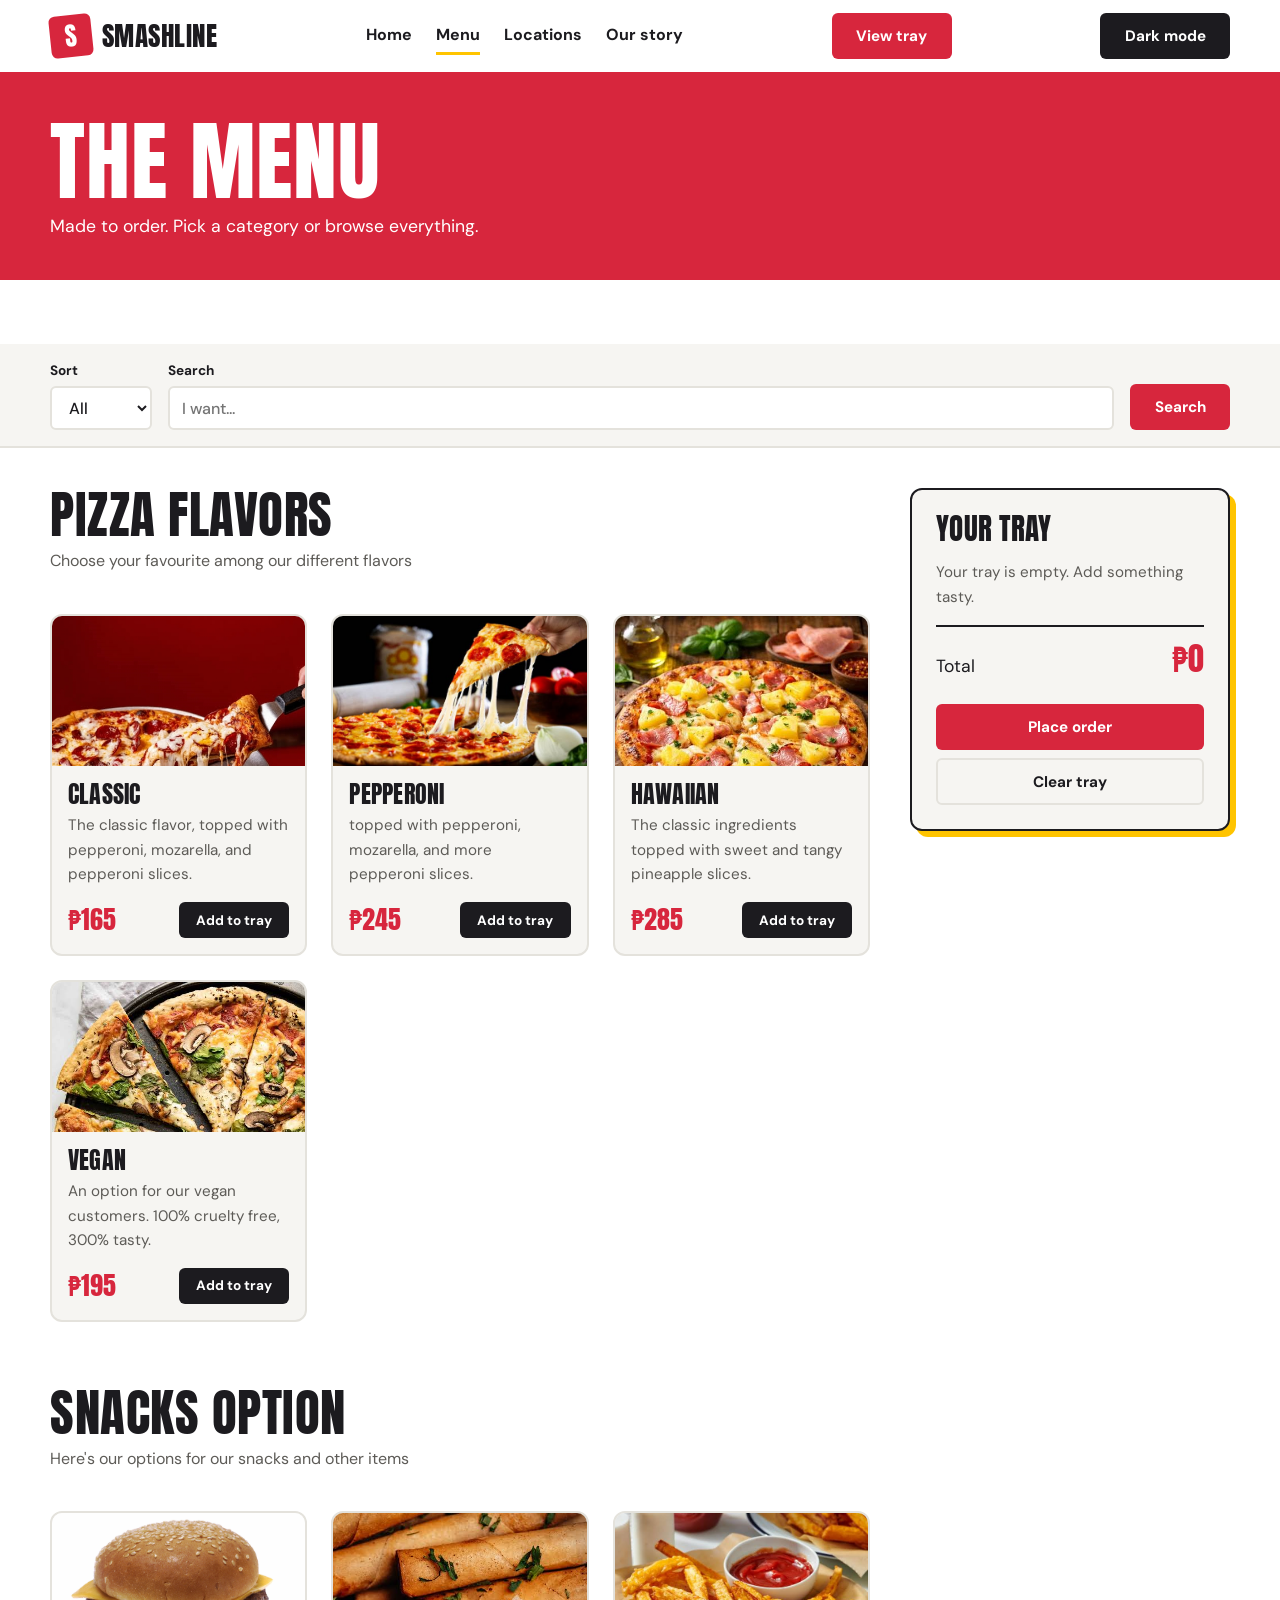
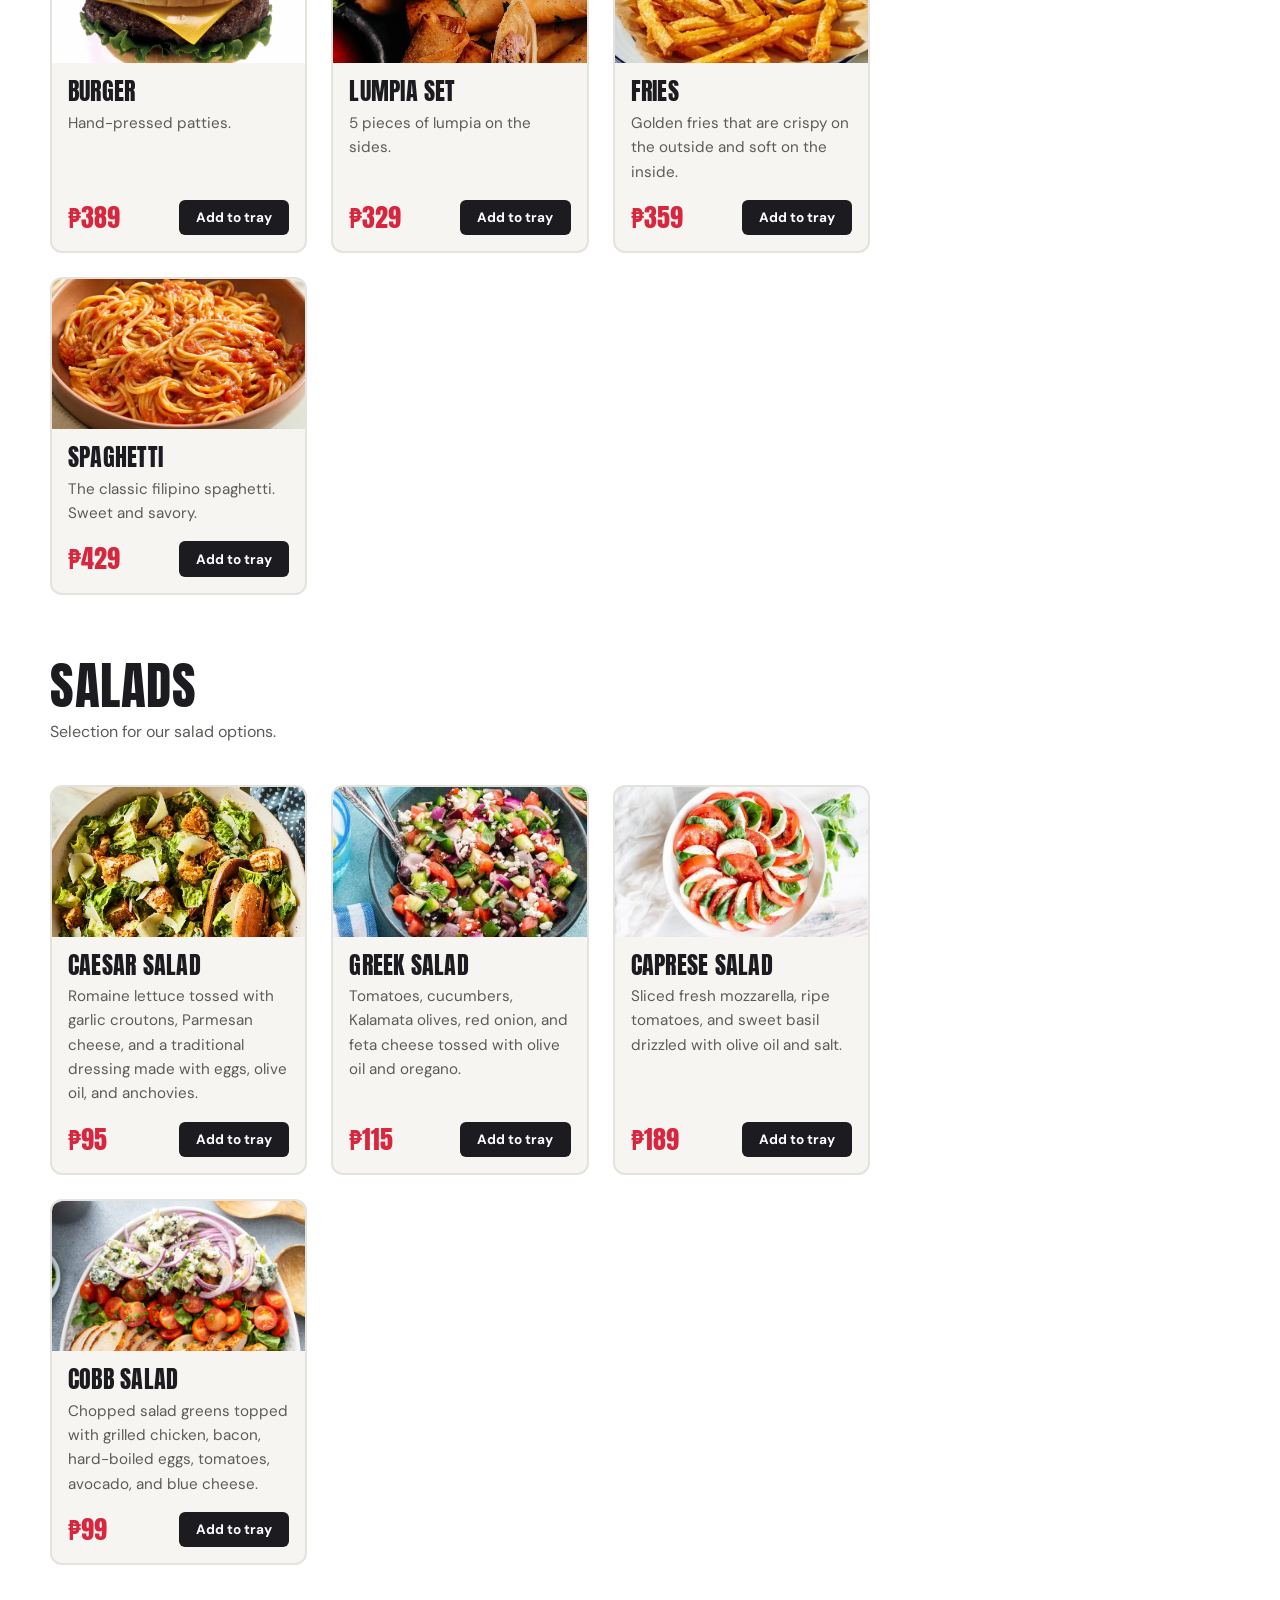
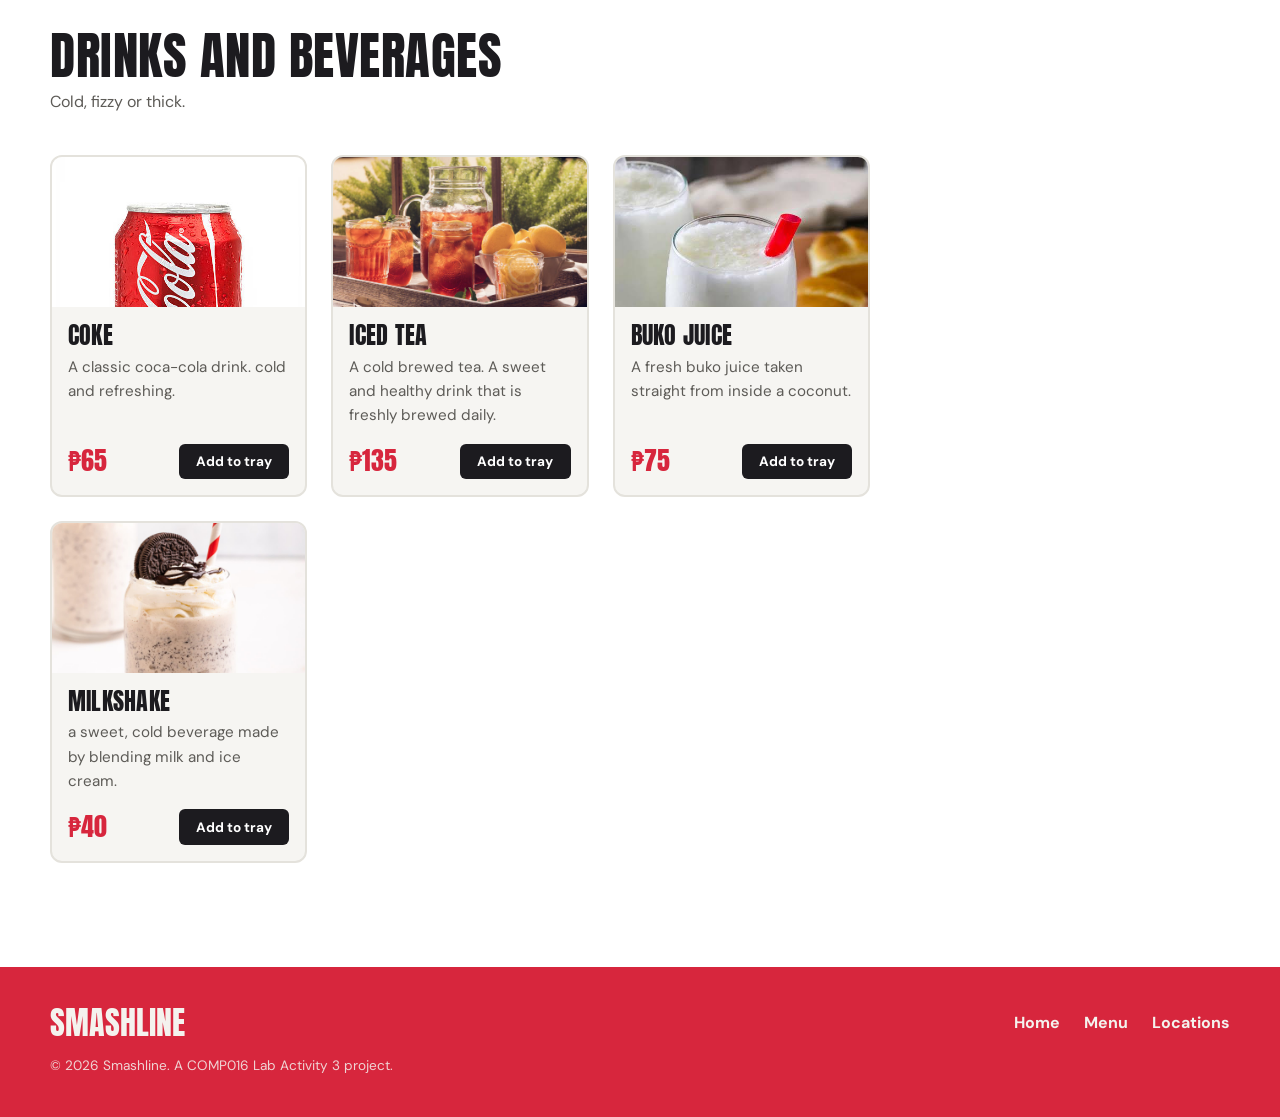
==== menu.html @ e3f781cf "Add files via upload" ====
<!DOCTYPE html>
<html lang="en">
<head>
  <meta charset="UTF-8">
  <meta name="viewport" content="width=device-width, initial-scale=1.0">
  <title>Menu | Smashline</title>
  <meta name="description" content="Browse the Smashline menu: smashed burgers, hand-stretched pizza, sides and drinks.">
  <link rel="preconnect" href="https://fonts.googleapis.com">
  <link rel="preconnect" href="https://fonts.gstatic.com" crossorigin>
  <link href="https://fonts.googleapis.com/css2?family=Anton&family=DM+Sans:wght@400;500;700&display=swap" rel="stylesheet">
  <link rel="stylesheet" href="style.css">
</head>
<body id="pageBody">

  <header class="site-header" id="siteHeader">
    <div class="container header-inner">
      <a href="index.html" class="brand" id="brandLogo" aria-label="Smashline home">
        <span class="brand-mark">S</span>
        <span class="brand-name">Smashline</span>
      </a>
      <nav class="main-nav" id="mainNav" aria-label="Main navigation">
        <a href="index.html" class="nav-link">Home</a>
        <a href="menu.html" class="nav-link active" aria-current="page">Menu</a>
        <a href="index.html#locations" class="nav-link">Locations</a>
        <a href="index.html#story" class="nav-link">Our story</a>
      </nav>
      <a href="#orderPanel" class="btn btn-primary header-cta" id="headerOrderBtn">View tray</a>
      <button type="button" class="btn btn-dark" id="themeToggleBtn">Dark mode</button>
    </div>
  </header>

  <main id="mainContent">

    <section class="page-banner" id="menuBanner">
      <div class="container">
        <h1 class="page-title" id="headline">The menu</h1>
        <p class="page-sub">Made to order. Pick a category or browse everything.</p>
      </div>
    </section>


    
    <section class="section" id="stats">
    <section class="menu-controls" id="menuControls" aria-label="Menu filters">
      <div class="container controls-inner">
        <div class="field">
          <label for="categorySelect" class="field-label">Sort</label>
          <select id="categorySelect" class="select" name="category">
            <option value="all">All</option>
            <option value="pizza">Pizzas</option>
            <option value="snacks">Snacks</option>
            <option value="salads">Salads</option>
            <option value="drinks">Drinks</option>
          </select>
        </div>
        <div class="field field-grow">
          <label for="searchInput" class="field-label">Search</label>
          <input type="search" id="searchInput" class="input" placeholder="I want...">
        </div>
        <button type="button" class="btn btn-search" id="themeSearchBtn">Search</button>
      </div>
    </section>

    <div class="container menu-layout">

      <div class="menu-list" id="menuList">

      <section class="menu-section" id="pizza" data-category="pizza">
        <div class="section-head">
          <h2 class="section-title">Pizza Flavors</h2>
          <p class="section-sub">Choose your favourite among our different flavors</p>
        </div>
        <div class="card-grid">
          <article class="menu-item" id="classic" data-category="pizza" data-price="165">
            <div class="food-media bg-yellow">
              <img src="images/pizza/classic-mat.jpg" alt="The Classic">
            </div>
            <div class="food-body">
              <h3 class="food-name">Classic</h3>
              <p class="food-desc">The classic flavor, topped with pepperoni, mozarella, and pepperoni slices.</p>
              <div class="food-foot">
                <span class="food-price">₱165</span>
                <button type="button" class="btn btn-small add-btn" data-item="classic" data-price="165">Add to tray</button>
              </div>
          </article>
          <article class="menu-item" id="pepperoni" data-category="pizza" data-price="245">
             <div class="food-media bg-yellow">
              <img src="images/pizza/hero-pizza.jpg" alt="Pepperoni pizza with a slice being lifted">
            </div>
            <div class="food-body">
              <h3 class="food-name">Pepperoni</h3>
              <p class="food-desc">topped with pepperoni, mozarella, and more pepperoni slices.</p>
              <div class="food-foot">
                <span class="food-price">₱245</span>
                <button type="button" class="btn btn-small add-btn" data-item="pepperoni" data-price="245">Add to tray</button>
              </div>
          </article>
          <article class="menu-item" id="hawaiian" data-category="pizza" data-price="285">
            <div class="food-media bg-yellow">
              <img src="images/pizza/hawaii.jpg" alt="Hawaiian pizza with pineapple and ham">
            </div>
            <div class="food-body">
              <h3 class="food-name">Hawaiian</h3>
              <p class="food-desc">The classic ingredients topped with sweet and tangy pineapple slices.</p>
              <div class="food-foot">
                <span class="food-price">₱285</span>
                <button type="button" class="btn btn-small add-btn" data-item="hawaiian" data-price="285">Add to tray</button>
              </div>
          </article>
          <article class="menu-item" id="vegan" data-category="pizza" data-price="195">
            <div class="food-media bg-yellow">
              <img src="images/pizza/vegan.jpg" alt="Vegan pizza with vegetables and vegan cheese">
            </div>
            <div class="food-body">
              <h3 class="food-name">Vegan</h3>
              <p class="food-desc">An option for our vegan customers. 100% cruelty free, 300% tasty.</p>
              <div class="food-foot">
                <span class="food-price">₱195</span>
                <button type="button" class="btn btn-small add-btn" data-item="vegan" data-price="195">Add to tray</button>
              </div>
          </article>
        </div>
      </section>

      <section class="menu-section" id="snacks" data-category="snacks">
        <div class="section-head">
          <h2 class="section-title">Snacks Option</h2>
          <p class="section-sub">Here's our options for our snacks and other items</p>
        </div>
        <div class="card-grid">
          <article class="menu-item" id="Snacks" data-category="snacks" data-price="389">
            <div class="food-media bg-yellow">
              <img src="images/snacks/Cheeseburger.jpg" alt="Cheeseburger">
            </div>
            <div class="food-body">
              <h3 class="food-name">Burger</h3>
              <p class="food-desc">Hand-pressed patties.</p>
              <div class="food-foot">
                <span class="food-price">₱389</span>
                <button type="button" class="btn btn-small add-btn" data-item="burger" data-price="389">Add to tray</button>
              </div>
            </div>
          </article>
          <article class="menu-item" id="lumpia" data-category="snacks" data-price="329">
            <div class="food-media bg-yellow">
              <img src="images/snacks/lumpia.jpg" alt="Lumpia set">
            </div>
            <div class="food-body">
              <h3 class="food-name">Lumpia set</h3>
              <p class="food-desc">5 pieces of lumpia on the sides.</p>
              <div class="food-foot">
                <span class="food-price">₱329</span>
                <button type="button" class="btn btn-small add-btn" data-item="lumpia" data-price="329">Add to tray</button>
              </div>
          </article>
          <article class="menu-item" id="fries" data-category="fries" data-price="359">
            <div class="food-media bg-yellow">
              <img src="images/snacks/fries.jpg" alt="Fries">
            </div>
            <div class="food-body">
              <h3 class="food-name">Fries</h3>
              <p class="food-desc">Golden fries that are crispy on the outside and soft on the inside.</p>
              <div class="food-foot">
                <span class="food-price">₱359</span>
                <button type="button" class="btn btn-small add-btn" data-item="fries" data-price="359">Add to tray</button>
              </div>
          </article>
          <article class="menu-item" id="spaghetti" data-category="snacks" data-price="429">
            <div class="food-media bg-yellow">
              <img src="images/snacks/spaghetti.jpg" alt="Spaghetti">
            </div>
            <div class="food-body">
              <h3 class="food-name">Spaghetti</h3>
              <p class="food-desc">The classic filipino spaghetti. Sweet and savory.</p>
              <div class="food-foot">
                <span class="food-price">₱429</span>
                <button type="button" class="btn btn-small add-btn" data-item="spaghetti" data-price="429">Add to tray</button>
              </div>
          </article>
        </div>
      </section>

      <section class="menu-section" id="salad" data-category="salad">
        <div class="section-head">
          <h2 class="section-title">Salads</h2>
          <p class="section-sub"> Selection for our salad options.</p>
        </div>
        <div class="card-grid">
          <article class="menu-item" id="caesar" data-category="salad" data-price="95">
            <div class="food-media bg-green">
              <img src="images/salads/caesar-salad.jpg" alt="Caesar Salad">
            </div>
            <div class="food-body">
              <h3 class="food-name">Caesar Salad</h3>
              <p class="food-desc"> Romaine lettuce tossed with garlic croutons, Parmesan cheese, and a traditional dressing made with eggs, olive oil, and anchovies.</p>
              <div class="food-foot">
                <span class="food-price">₱95</span>
                <button type="button" class="btn btn-small add-btn" data-item="caesar" data-price="95">Add to tray</button>
              </div>
            </div>
          </article>
          <article class="menu-item" id="greek" data-category="salad" data-price="115">
            <div class="food-media bg-green">
              <img src="images/salads/greek.jpg" alt="Greek Salad">
            </div>
            <div class="food-body">
              <h3 class="food-name">Greek Salad</h3>
              <p class="food-desc">Tomatoes, cucumbers, Kalamata olives, red onion, and feta cheese tossed with olive oil and oregano.</p>
              <div class="food-foot">
                <span class="food-price">₱115</span>
                <button type="button" class="btn btn-small add-btn" data-item="greek" data-price="115">Add to tray</button>
              </div>
            </div>
          </article>
          <article class="menu-item" id="caprese" data-category="salad" data-price="189">
            <div class="food-media bg-green">
              <img src="images/salads/caprese.jpg" alt="Caprese Salad">
            </div>
            <div class="food-body">
              <h3 class="food-name">Caprese Salad</h3>
              <p class="food-desc">Sliced fresh mozzarella, ripe tomatoes, and sweet basil drizzled with olive oil and salt.</p>
              <div class="food-foot">
                <span class="food-price">₱189</span>
                <button type="button" class="btn btn-small add-btn" data-item="caprese" data-price="189">Add to tray</button>
              </div>
            </div>
          </article>
          <article class="menu-item" id="cobb" data-category="salad" data-price="99">
            <div class="food-media bg-green">
              <img src="images/salads/cobb.jpg" alt="Cobb Salad">
            </div>
            <div class="food-body">
              <h3 class="food-name">Cobb Salad</h3>
              <p class="food-desc"> Chopped salad greens topped with grilled chicken, bacon, hard-boiled eggs, tomatoes, avocado, and blue cheese.</p>
              <div class="food-foot">
                <span class="food-price">₱99</span>
                <button type="button" class="btn btn-small add-btn" data-item="cobb" data-price="99">Add to tray</button>
              </div>
            </div>
          </article>
        </div>
      </section>

      <section class="menu-section" id="drinks" data-category="drinks">
        <div class="section-head">
          <h2 class="section-title">Drinks and Beverages</h2>
          <p class="section-sub">Cold, fizzy or thick.</p>
        </div>
        <div class="card-grid">
          <article class="menu-item" id="coke" data-category="drinks" data-price="65">
            <div class="food-media bg-green">
              <img src="images/drinks/coke.jpg" alt="Coke">
            </div>
            <div class="food-body">
              <h3 class="food-name">Coke</h3>
              <p class="food-desc">A classic coca-cola drink. cold and refreshing.</p>
              <div class="food-foot">
                <span class="food-price">₱65</span>
                <button type="button" class="btn btn-small add-btn" data-item="coke" data-price="65">Add to tray</button>
              </div>
            </div>
          </article>
          <article class="menu-item" id="icetea" data-category="drinks" data-price="135">
            <div class="food-media bg-green">
              <img src="images/drinks/iced tea.jpg" alt="Iced Tea">
            </div>
            <div class="food-body">
              <h3 class="food-name">Iced Tea</h3>
              <p class="food-desc">A cold brewed tea. A sweet and healthy drink that is freshly brewed daily. </p>
              <div class="food-foot">
                <span class="food-price">₱135</span>
                <button type="button" class="btn btn-small add-btn" data-item="icetea" data-price="135">Add to tray</button>
              </div>
            </div>
          </article>
          <article class="menu-item" id="bukojuice" data-category="drinks" data-price="75">
            <div class="food-media bg-green">
              <img src="images/drinks/buko.jpg" alt="Buko Juice">
            </div>
            <div class="food-body">
              <h3 class="food-name">Buko Juice</h3>
              <p class="food-desc">A fresh buko juice taken straight from inside a coconut.</p>
              <div class="food-foot">
                <span class="food-price">₱75</span>
                <button type="button" class="btn btn-small add-btn" data-item="bukojuice" data-price="75">Add to tray</button>
              </div>
            </div>
          </article>
          <article class="menu-item" id="shake" data-category="drinks" data-price="40">
            <div class="food-media bg-green">
              <img src="images/drinks/milkshake.jpg" alt="Milk Shake">
            </div>
            <div class="food-body">
              <h3 class="food-name">MilkShake</h3>
              <p class="food-desc"> a sweet, cold beverage made by blending milk and ice cream. </p>
              <div class="food-foot">
                <span class="food-price">₱40</span>
                <button type="button" class="btn btn-small add-btn" data-item="milkshake" data-price="40">Add to tray</button>
              </div>
            </div>
          </article>
        </div>
      </section>

        <p class="empty-state" id="emptyMessage" hidden>Nothing matches your search. Clear the search box or pick another category.</p>
      </div>

      <aside class="order-panel" id="orderPanel" aria-label="Your tray">
        <h2 class="order-title">Your tray</h2>
        <ul class="order-list" id="orderList">
          <li class="order-empty" id="orderEmpty">Your tray is empty. Add something tasty.</li>
        </ul>
        <div class="order-total-row">
          <span>Total</span>
          <strong id="orderTotal">₱0</strong>
        </div>
        <button type="button" class="btn btn-primary btn-block" id="checkoutBtn">Place order</button>
        <button type="button" class="btn btn-ghost btn-block" id="clearTrayBtn">Clear tray</button>
      </aside>

    </div>
  </main>

  <footer class="site-footer" id="siteFooter">
    <div class="container footer-inner">
      <p class="footer-brand">Smashline</p>
      <nav class="footer-nav" aria-label="Footer navigation">
        <a href="index.html">Home</a>
        <a href="menu.html">Menu</a>
        <a href="index.html#locations">Locations</a>
      </nav>
      <p class="footer-note">&copy; 2026 Smashline. A COMP016 Lab Activity 3 project.</p>
    </div>
  </footer>

  <script src="script.js"></script>
</body>
</html>
---- style.css ----
/* =========================================================
   SMASHLINE | Burgers & Pizza, Fast
   Brand: ketchup red + mustard yellow on clean white,
   with heavy condensed headlines.
   ========================================================= */

/* ---------- BRAND VARIABLES ---------- */
:root {
  --color-ketchup: #d7263d;
  --color-ketchup-dark: #b01c2f;
  --color-mustard: #ffc400;
  --color-pickle: #2f7a3e;
  --color-sky: #2b6cb0;
  --color-ink: #1c1b1f;
  --color-paper: #ffffff;
  --color-surface: #f6f5f2;
  --color-line: #e4e2dc;
  --color-muted: #5d5b57;

  --font-display: "Anton", "Impact", "Arial Narrow", sans-serif;
  --font-body: "DM Sans", "Segoe UI", Arial, sans-serif;

  --radius-sm: 6px;
  --radius-md: 12px;
  --radius-pill: 999px;

  --space-1: 0.5rem;
  --space-2: 1rem;
  --space-3: 1.5rem;
  --space-4: 2.5rem;
  --space-5: 4rem;

  --page-width: 1180px;
  --header-height: 72px;
}

/* ---------- DARK THEME (toggle by adding .dark to <body> with JS) ---------- */
body.dark {
  --color-ink: #f4f2ee;
  --color-paper: #151417;
  --color-surface: #1f1d22;
  --color-line: #34313a;
  --color-muted: #b4b0aa;
}

/* ---------- RESET & BASE ---------- */
*,
*::before,
*::after {
  box-sizing: border-box;
}

html {
  scroll-behavior: smooth;
  scroll-padding-top: calc(var(--header-height) + 1rem);
}

body {
  margin: 0;
  font-family: var(--font-body);
  font-size: 1rem;
  line-height: 1.6;
  color: var(--color-ink);
  background: var(--color-paper);
  transition: background-color 0.25s ease, color 0.25s ease;
}

img { max-width: 100%; display: block; }
a { color: inherit; }
h1, h2, h3, p, ul { margin-top: 0; }

h1, h2, h3 {
  font-family: var(--font-display);
  font-weight: 400;
  text-transform: uppercase;
  line-height: 1.05;
  letter-spacing: 0.01em;
}

:focus-visible {
  outline: 3px solid var(--color-mustard);
  outline-offset: 2px;
}

.container {
  width: min(100% - 2rem, var(--page-width));
  margin-inline: auto;
}

/* ---------- BUTTONS ---------- */
.btn {
  display: inline-flex;
  align-items: center;
  justify-content: center;
  gap: 0.4rem;
  padding: 0.7rem 1.4rem;
  font: 700 0.95rem var(--font-body);
  text-decoration: none;
  border: 2px solid transparent;
  border-radius: var(--radius-sm);
  cursor: pointer;
  transition: background-color 0.15s ease, color 0.15s ease, transform 0.1s ease;
}
.btn:active { transform: translateY(1px); }

.btn-primary { background: var(--color-ketchup); color: #fff; }
.btn-primary:hover { background: var(--color-ketchup-dark); }

.btn-search { background: var(--color-ketchup); color: #fff; }
.btn-search:hover { background: var(--color-ketchup-dark); }

.btn-light { background: #fff; color: var(--color-ink); }
.btn-light:hover { background: var(--color-mustard); }

.btn-dark { background: var(--color-ink); color: var(--color-paper); }
.btn-dark:hover { background: var(--color-ketchup); color: #fff; }

.btn-ghost { background: transparent; color: var(--color-ink); border-color: var(--color-line); }
.btn-ghost:hover { border-color: var(--color-ink); }

.btn-small { padding: 0.45rem 0.95rem; font-size: 0.85rem; background: var(--color-ink); color: var(--color-paper); }
.btn-small:hover { background: var(--color-ketchup); color: #fff; }

.btn-lg { padding: 0.95rem 1.9rem; font-size: 1.05rem; }
.btn-block { width: 100%; }

/* ---------- HEADER ---------- */
.site-header {
  position: sticky;
  top: 0;
  z-index: 50;
  background: var(--color-paper);
  border-bottom: 3px solid var(--color-ketchup);
}

.header-inner {
  display: flex;
  align-items: center;
  justify-content: space-between;
  gap: var(--space-2);
  min-height: var(--header-height);
}

.brand {
  display: flex;
  align-items: center;
  gap: 0.6rem;
  text-decoration: none;
}

.brand-mark {
  display: grid;
  place-items: center;
  width: 42px;
  height: 42px;
  font: 1.6rem/1 var(--font-display);
  color: #fff;
  background: var(--color-ketchup);
  border-radius: var(--radius-sm);
  transform: rotate(-6deg);
}

.brand-name {
  font: 1.7rem/1 var(--font-display);
  text-transform: uppercase;
  letter-spacing: 0.02em;
}

.main-nav {
  display: flex;
  gap: var(--space-3);
}

.nav-link {
  font-weight: 700;
  text-decoration: none;
  padding: 0.3rem 0;
  border-bottom: 3px solid transparent;
}
.nav-link:hover,
.nav-link.active { border-bottom-color: var(--color-mustard); }

/* ---------- HERO ---------- */
.hero {
  position: relative;
  display: flex;
  align-items: center;
  min-height: min(78vh, 640px);
  color: #fff;
  background:
    linear-gradient(90deg, rgba(20, 8, 8, 0.85) 0%, rgba(20, 8, 8, 0.55) 55%, rgba(20, 8, 8, 0.15) 100%),
    url("images/pizza/hero-pizza.jpg") center / cover no-repeat;
  background-color: var(--color-ketchup-dark);
}

.hero-inner { padding-block: var(--space-5); }
.hero-copy { max-width: 560px; }

.hero-title {
  margin-bottom: var(--space-2);
  font-size: clamp(3.5rem, 11vw, 7.5rem);
  text-shadow: 3px 3px 0 var(--color-ketchup);
}

.hero-text {
  max-width: 44ch;
  margin-bottom: var(--space-3);
  font-size: 1.15rem;
}

.hero-actions {
  display: flex;
  flex-wrap: wrap;
  gap: var(--space-2);
}

/* ---------- PROMO STRIP ---------- */
.promo-strip {
  background: var(--color-mustard);
  color: #1c1b1f;
}

.promo-inner {
  display: flex;
  flex-wrap: wrap;
  align-items: center;
  justify-content: center;
  gap: var(--space-2);
  padding-block: 0.9rem;
}

.promo-text { margin: 0; font-weight: 700; }

.promo-btn {
  padding: 0.4rem 1rem;
  font: 700 0.85rem var(--font-body);
  color: #fff;
  background: #1c1b1f;
  border: 0;
  border-radius: var(--radius-pill);
  cursor: pointer;
}
.promo-btn:hover { background: var(--color-ketchup); }

/* ---------- SECTIONS ---------- */
.section { padding-block: var(--space-5); }

.section-head { margin-bottom: var(--space-4); }

.section-title {
  margin-bottom: 0.4rem;
  font-size: clamp(2rem, 5vw, 3.2rem);
}

.section-sub {
  margin: 0;
  color: var(--color-muted);
}

.section-dark {
  background: #1c1b1f;
  color: #f4f2ee;
}
.section-dark .section-title { color: var(--color-mustard); }

/* ---------- FOOD CARDS (CSS Grid) ---------- */
.card-grid {
  display: grid;
  grid-template-columns: repeat(auto-fill, minmax(240px, 1fr));
  gap: var(--space-3);
}

.food-card,
.menu-item {
  display: flex;
  flex-direction: column;
  overflow: hidden;
  background: var(--color-surface);
  border: 2px solid var(--color-line);
  border-radius: var(--radius-md);
  transition: border-color 0.15s ease, transform 0.15s ease;
}
.food-card:hover,
.menu-item:hover {
  border-color: var(--color-ketchup);
  transform: translateY(-3px);
}

.food-media {
  display: grid;
  place-items: center;
  height: 150px;
  font-size: 4.2rem;
  overflow: hidden;
}
.food-media img {
  width: 100%;
  height: 100%;
  object-fit: cover;
}
.bg-red { background: #fbd9dd; }
.bg-yellow { background: #fff0b8; }
.bg-green { background: #d5ebd9; }
.bg-blue { background: #d3e4f6; }

.food-body {
  display: flex;
  flex: 1;
  flex-direction: column;
  padding: var(--space-2);
}

.food-name {
  margin-bottom: 0.4rem;
  font-size: 1.5rem;
}

.food-desc {
  flex: 1;
  margin-bottom: var(--space-2);
  font-size: 0.95rem;
  color: var(--color-muted);
}

.food-foot {
  display: flex;
  align-items: center;
  justify-content: space-between;
  gap: var(--space-1);
}

.food-price {
  font: 1.6rem/1 var(--font-display);
  color: var(--color-ketchup);
}

/* ---------- STORY (Flexbox split) ---------- */
.split {
  display: flex;
  align-items: center;
  justify-content: space-between;
  gap: var(--space-5);
}
.split-copy { flex: 1 1 420px; max-width: 60ch; }
.split-copy p { color: #d6d3cc; }

.stat-list {
  display: flex;
  flex: 1 1 280px;
  flex-direction: column;
  gap: var(--space-2);
  padding: 0;
  margin: 0;
  list-style: none;
}

.stat-item {
  display: flex;
  flex-direction: column;
  padding: var(--space-2) var(--space-3);
  border-left: 5px solid var(--color-ketchup);
  background: rgba(255, 255, 255, 0.06);
}

.stat-big {
  font: 2.6rem/1.1 var(--font-display);
  color: #fff;
}

/* ---------- LOCATIONS ---------- */
.location-grid {
  display: grid;
  grid-template-columns: repeat(auto-fit, minmax(240px, 1fr));
  gap: var(--space-3);
}

.location-card {
  padding: var(--space-3);
  border: 2px solid var(--color-line);
  border-top: 6px solid var(--color-mustard);
  border-radius: var(--radius-md);
  background: var(--color-surface);
}
.location-name { margin-bottom: 0.5rem; font-size: 1.6rem; }
.location-card p { margin-bottom: 0.3rem; }
.location-hours { font-weight: 700; color: var(--color-pickle); }
body.dark .location-hours { color: #7fd18d; }

/* ---------- FOOTER ---------- */
.site-footer {
  padding-block: var(--space-4);
  color: #f4f2ee;
  background: var(--color-ketchup);
}

.footer-inner {
  display: flex;
  flex-wrap: wrap;
  align-items: center;
  justify-content: space-between;
  gap: var(--space-2);
}

.footer-brand {
  margin: 0;
  font: 2rem/1 var(--font-display);
  text-transform: uppercase;
}

.footer-nav { display: flex; gap: var(--space-3); }
.footer-nav a { font-weight: 700; text-decoration: none; }
.footer-nav a:hover { text-decoration: underline; }
.footer-note { width: 100%; margin: 0; font-size: 0.85rem; opacity: 0.85; }

/* =========================================================
   MENU PAGE
   ========================================================= */
.page-banner {
  padding-block: var(--space-4);
  color: #fff;
  background: var(--color-ketchup);
}
.page-title {
  margin-bottom: 0.3rem;
  font-size: clamp(3rem, 9vw, 5.5rem);
}
.page-sub { margin: 0; font-size: 1.1rem; }

.menu-controls {
  position: sticky;
  top: var(--header-height);
  z-index: 40;
  padding-block: var(--space-2);
  background: var(--color-surface);
  border-bottom: 2px solid var(--color-line);
}

.controls-inner {
  display: flex;
  flex-wrap: wrap;
  align-items: flex-end;
  gap: var(--space-2);
}

.field { display: flex; flex-direction: column; gap: 0.25rem; }
.field-grow { flex: 1 1 220px; }
.field-label { font-size: 0.85rem; font-weight: 700; }

.select,
.input {
  min-height: 44px;
  padding: 0.5rem 0.8rem;
  font: 500 1rem var(--font-body);
  color: var(--color-ink);
  background: var(--color-paper);
  border: 2px solid var(--color-line);
  border-radius: var(--radius-sm);
}
.select:hover,
.input:hover { border-color: var(--color-ink); }

/* Menu layout: list + sticky tray */
.menu-layout {
  display: grid;
  grid-template-columns: minmax(0, 1fr) 320px;
  gap: var(--space-4);
  align-items: start;
  padding-block: var(--space-4);
}

.menu-section { margin-bottom: var(--space-5); }
.menu-section:last-of-type { margin-bottom: 0; }
.menu-section .card-grid { grid-template-columns: repeat(auto-fill, minmax(210px, 1fr)); }

.empty-state {
  padding: var(--space-3);
  text-align: center;
  background: var(--color-surface);
  border: 2px dashed var(--color-line);
  border-radius: var(--radius-md);
}

/* ---------- ORDER TRAY ---------- */
.order-panel {
  position: sticky;
  top: calc(var(--header-height) + 110px);
  padding: var(--space-3);
  background: var(--color-surface);
  border: 2px solid var(--color-ink);
  border-radius: var(--radius-md);
  box-shadow: 6px 6px 0 var(--color-mustard);
}

.order-title { margin-bottom: var(--space-2); font-size: 1.8rem; }

.order-list {
  display: flex;
  flex-direction: column;
  gap: 0.6rem;
  padding: 0;
  margin: 0 0 var(--space-2);
  list-style: none;
}

.order-empty { color: var(--color-muted); font-size: 0.95rem; }

.order-line {
  display: flex;
  justify-content: space-between;
  gap: var(--space-1);
  padding-bottom: 0.6rem;
  border-bottom: 1px solid var(--color-line);
}

.order-total-row {
  display: flex;
  align-items: baseline;
  justify-content: space-between;
  padding-block: var(--space-2);
  margin-bottom: var(--space-1);
  border-top: 2px solid var(--color-ink);
  font-size: 1.1rem;
}
.order-total-row strong { font: 2rem/1 var(--font-display); color: var(--color-ketchup); }
.order-panel .btn + .btn { margin-top: 0.5rem; }

/* ---------- JS HOOK HELPERS (used by script.js later) ---------- */
.is-hidden { display: none !important; }
.is-highlight { outline: 3px solid var(--color-mustard); outline-offset: 2px; }

/* =========================================================
   RESPONSIVE
   ========================================================= */
@media (max-width: 900px) {
  .menu-layout { grid-template-columns: 1fr; }
  .order-panel { position: static; }
  .split { flex-direction: column; align-items: stretch; gap: var(--space-4); }
}

@media (max-width: 700px) {
  :root { --header-height: 112px; }

  .header-inner {
    flex-wrap: wrap;
    justify-content: space-between;
    padding-block: 0.6rem;
  }
  .main-nav {
    order: 3;
    width: 100%;
    justify-content: space-between;
    gap: var(--space-1);
    font-size: 0.95rem;
  }
  .header-cta { padding: 0.5rem 1rem; font-size: 0.85rem; }

  .hero {
    min-height: 70vh;
    background:
      linear-gradient(180deg, rgba(20, 8, 8, 0.7) 0%, rgba(20, 8, 8, 0.85) 100%),
      url("images/pizza/hero-pizza.jpg") center / cover no-repeat;
  }
  .hero-actions .btn { flex: 1 1 100%; }

  .section { padding-block: var(--space-4); }
  .menu-controls { position: static; }
  .controls-inner .btn { width: 100%; }
  .field { flex: 1 1 100%; }
  .footer-inner { flex-direction: column; align-items: flex-start; }
}

@media (prefers-reduced-motion: reduce) {
  html { scroll-behavior: auto; }
  *, *::before, *::after { transition: none !important; }
}
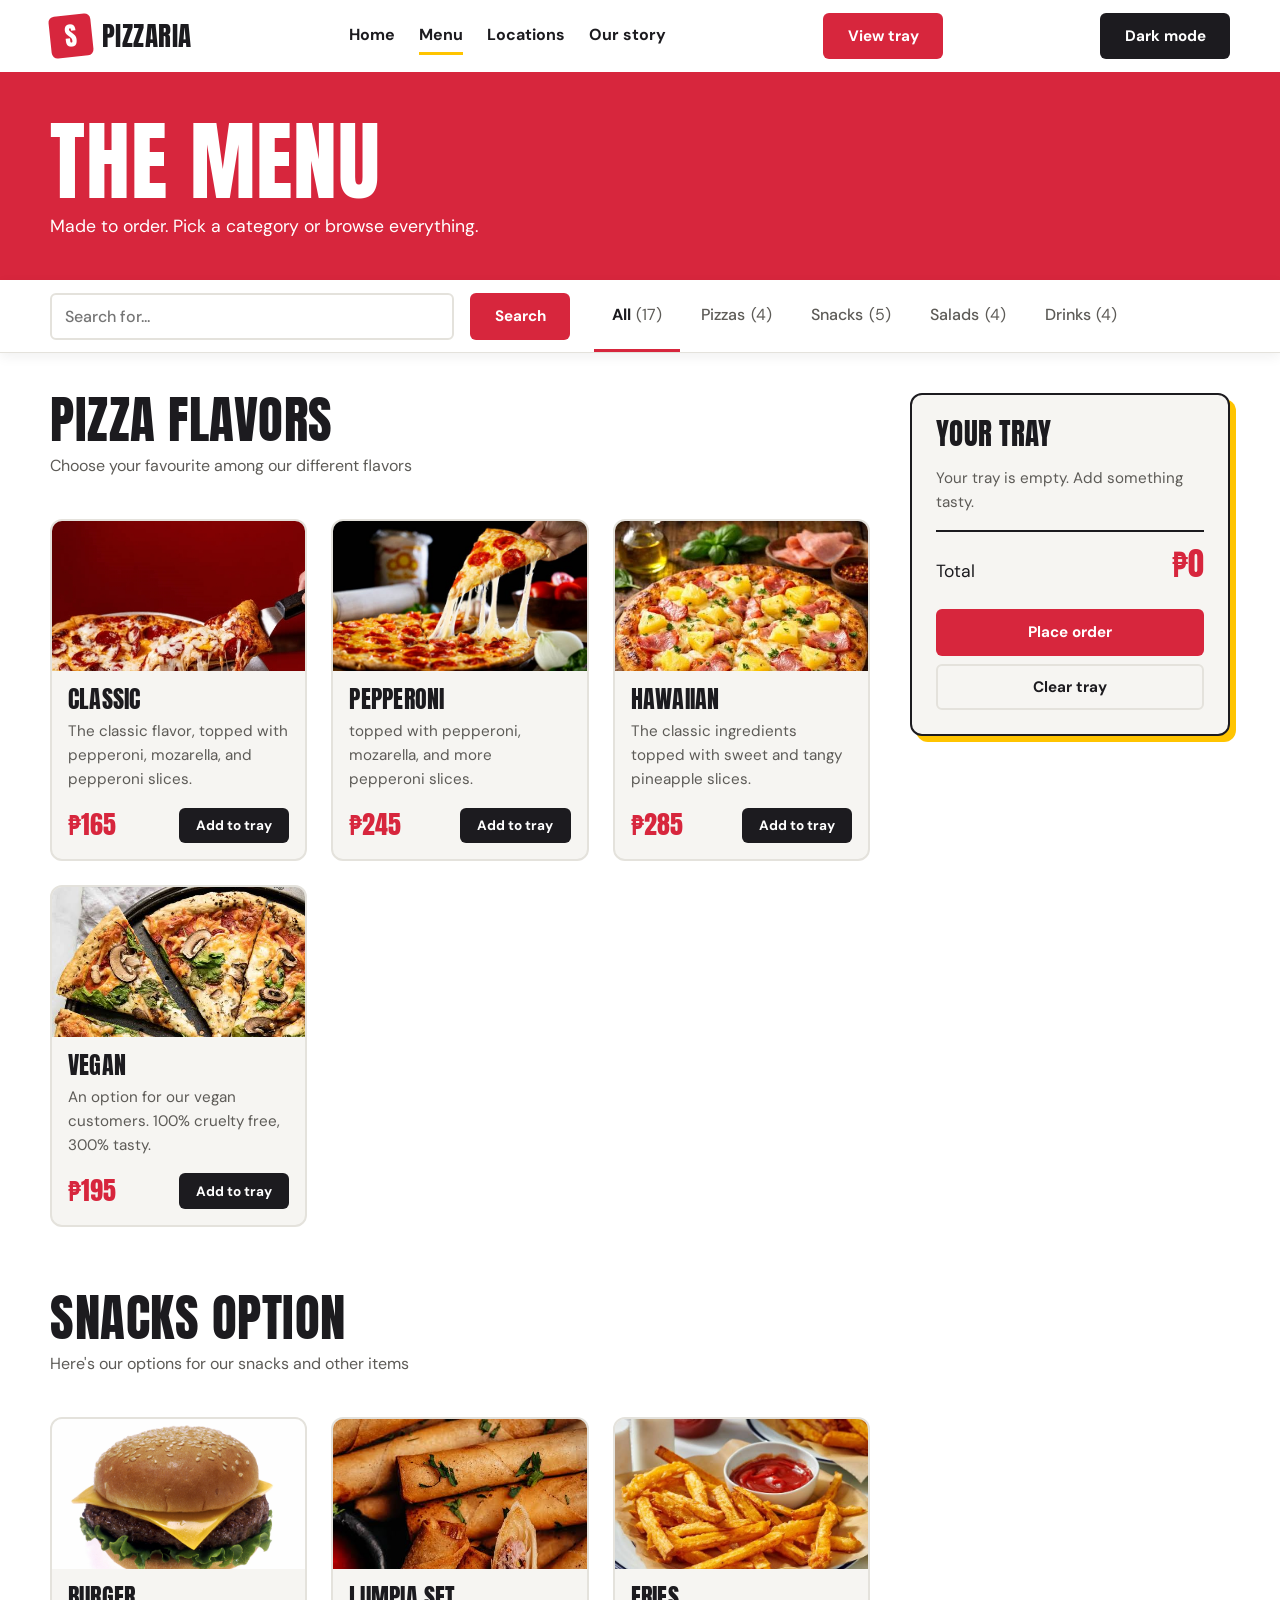
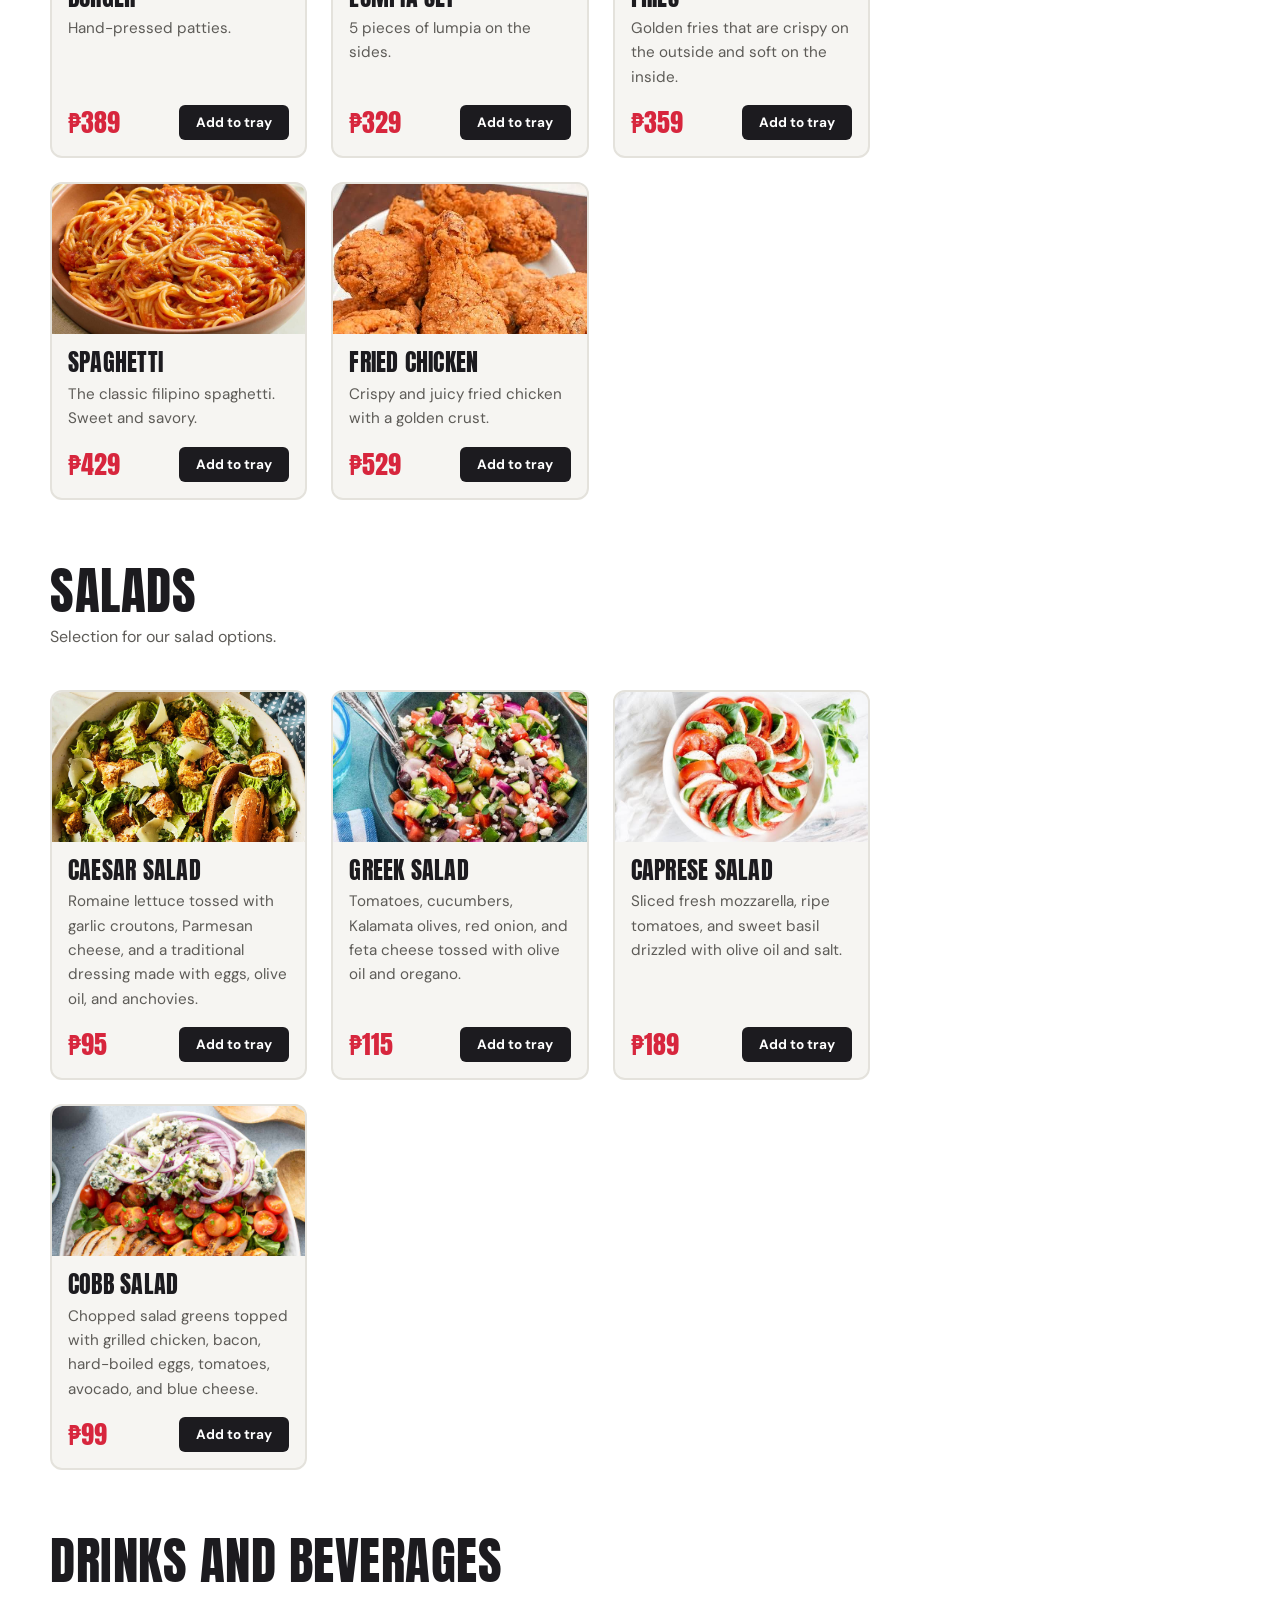
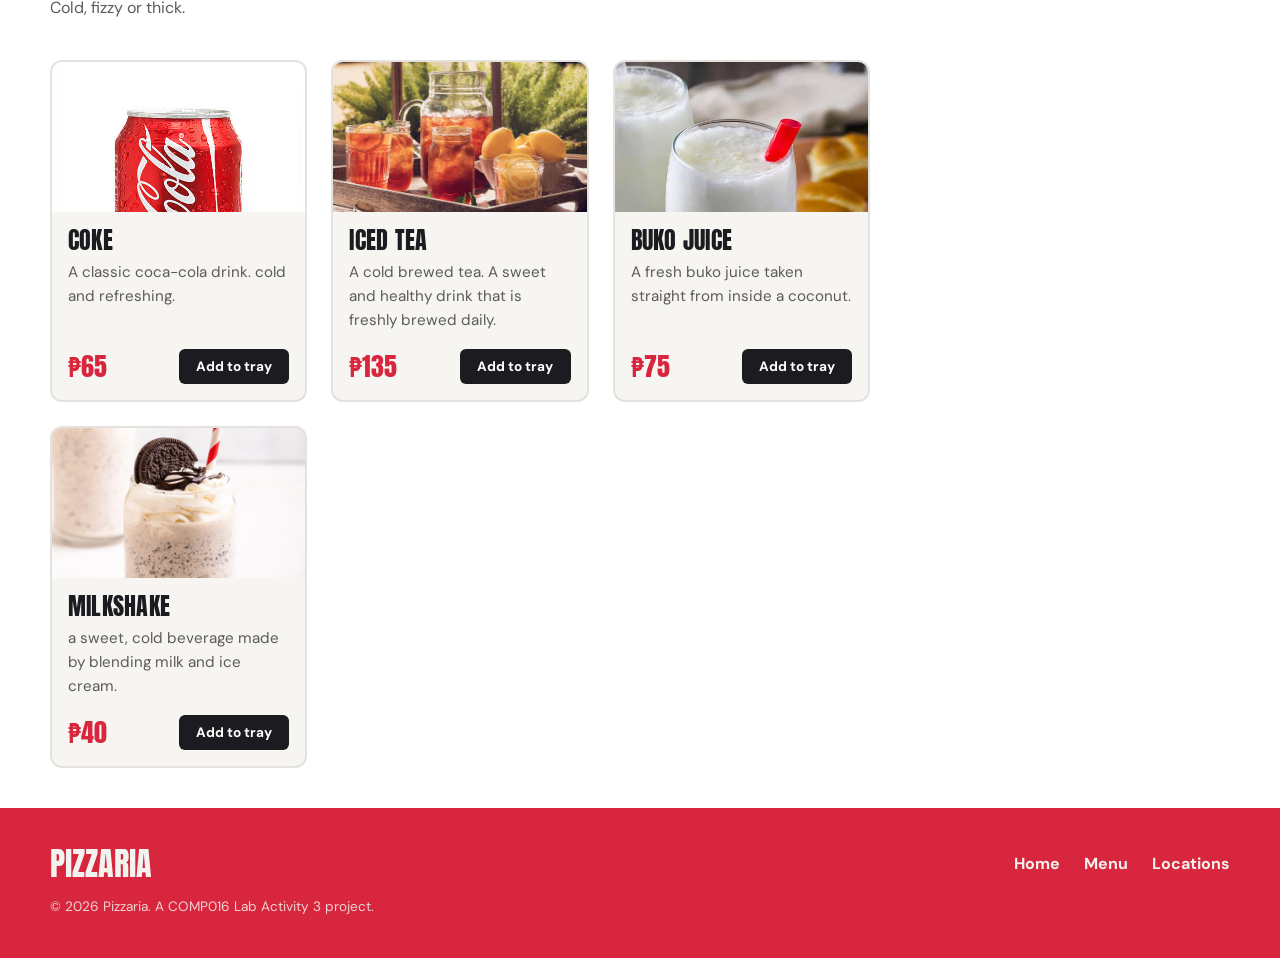
==== commit e0ab80e0: "Finished HTML and CSS foundation" ====
--- a/menu.html
+++ b/menu.html
@@ -3,8 +3,8 @@
 <head>
   <meta charset="UTF-8">
   <meta name="viewport" content="width=device-width, initial-scale=1.0">
-  <title>Menu | Smashline</title>
-  <meta name="description" content="Browse the Smashline menu: smashed burgers, hand-stretched pizza, sides and drinks.">
+  <title>Menu | Pizzaria</title>
+  <meta name="description" content="Browse the Pizzaria menu: smashed burgers, hand-stretched pizza, sides and drinks.">
   <link rel="preconnect" href="https://fonts.googleapis.com">
   <link rel="preconnect" href="https://fonts.gstatic.com" crossorigin>
   <link href="https://fonts.googleapis.com/css2?family=Anton&family=DM+Sans:wght@400;500;700&display=swap" rel="stylesheet">
@@ -14,9 +14,9 @@
 
   <header class="site-header" id="siteHeader">
     <div class="container header-inner">
-      <a href="index.html" class="brand" id="brandLogo" aria-label="Smashline home">
+      <a href="index.html" class="brand" id="brandLogo" aria-label="Pizzaria home">
         <span class="brand-mark">S</span>
-        <span class="brand-name">Smashline</span>
+        <span class="brand-name">Pizzaria</span>
       </a>
       <nav class="main-nav" id="mainNav" aria-label="Main navigation">
         <a href="index.html" class="nav-link">Home</a>
@@ -39,25 +39,19 @@
     </section>
 
 
-    
-    <section class="section" id="stats">
-    <section class="menu-controls" id="menuControls" aria-label="Menu filters">
+    <section class="menu-controls" id="menuControls" aria-label="Menu search and categories">
       <div class="container controls-inner">
-        <div class="field">
-          <label for="categorySelect" class="field-label">Sort</label>
-          <select id="categorySelect" class="select" name="category">
-            <option value="all">All</option>
-            <option value="pizza">Pizzas</option>
-            <option value="snacks">Snacks</option>
-            <option value="salads">Salads</option>
-            <option value="drinks">Drinks</option>
-          </select>
-        </div>
-        <div class="field field-grow">
-          <label for="searchInput" class="field-label">Search</label>
-          <input type="search" id="searchInput" class="input" placeholder="I want...">
-        </div>
-        <button type="button" class="btn btn-search" id="themeSearchBtn">Search</button>
+        <div class="search-group">
+          <input type="search" id="searchInput" class="input search-input" placeholder="Search for..." aria-label="Search the menu">
+          <button type="button" class="btn btn-search" id="themeSearchBtn">Search</button>
+        </div>
+        <nav class="category-tabs" id="categoryTabs" aria-label="Menu categories">
+          <a href="#menuList" class="tab-link active" id="tabAll" data-category="all" aria-current="true">All <span class="tab-count">(17)</span></a>
+          <a href="#pizza" class="tab-link" id="tabPizza" data-category="pizza">Pizzas <span class="tab-count">(4)</span></a>
+          <a href="#snacks" class="tab-link" id="tabSnacks" data-category="snacks">Snacks <span class="tab-count">(5)</span></a>
+          <a href="#salad" class="tab-link" id="tabSalad" data-category="salad">Salads <span class="tab-count">(4)</span></a>
+          <a href="#drinks" class="tab-link" id="tabDrinks" data-category="drinks">Drinks <span class="tab-count">(4)</span></a>
+        </nav>
       </div>
     </section>
 
@@ -82,6 +76,7 @@
                 <span class="food-price">₱165</span>
                 <button type="button" class="btn btn-small add-btn" data-item="classic" data-price="165">Add to tray</button>
               </div>
+            </div>
           </article>
           <article class="menu-item" id="pepperoni" data-category="pizza" data-price="245">
              <div class="food-media bg-yellow">
@@ -94,6 +89,7 @@
                 <span class="food-price">₱245</span>
                 <button type="button" class="btn btn-small add-btn" data-item="pepperoni" data-price="245">Add to tray</button>
               </div>
+            </div>
           </article>
           <article class="menu-item" id="hawaiian" data-category="pizza" data-price="285">
             <div class="food-media bg-yellow">
@@ -106,6 +102,7 @@
                 <span class="food-price">₱285</span>
                 <button type="button" class="btn btn-small add-btn" data-item="hawaiian" data-price="285">Add to tray</button>
               </div>
+            </div>
           </article>
           <article class="menu-item" id="vegan" data-category="pizza" data-price="195">
             <div class="food-media bg-yellow">
@@ -118,6 +115,7 @@
                 <span class="food-price">₱195</span>
                 <button type="button" class="btn btn-small add-btn" data-item="vegan" data-price="195">Add to tray</button>
               </div>
+            </div>
           </article>
         </div>
       </section>
@@ -152,8 +150,9 @@
                 <span class="food-price">₱329</span>
                 <button type="button" class="btn btn-small add-btn" data-item="lumpia" data-price="329">Add to tray</button>
               </div>
-          </article>
-          <article class="menu-item" id="fries" data-category="fries" data-price="359">
+            </div>
+          </article>
+          <article class="menu-item" id="fries" data-category="snacks" data-price="359">
             <div class="food-media bg-yellow">
               <img src="images/snacks/fries.jpg" alt="Fries">
             </div>
@@ -164,6 +163,7 @@
                 <span class="food-price">₱359</span>
                 <button type="button" class="btn btn-small add-btn" data-item="fries" data-price="359">Add to tray</button>
               </div>
+            </div>
           </article>
           <article class="menu-item" id="spaghetti" data-category="snacks" data-price="429">
             <div class="food-media bg-yellow">
@@ -176,6 +176,20 @@
                 <span class="food-price">₱429</span>
                 <button type="button" class="btn btn-small add-btn" data-item="spaghetti" data-price="429">Add to tray</button>
               </div>
+            </div>
+          </article>
+          <article class="menu-item" id="fried_chicken" data-category="snacks" data-price="529">
+            <div class="food-media bg-yellow">
+              <img src="images/snacks/n.jpg" alt="The fried chicken">
+            </div>
+            <div class="food-body">
+              <h3 class="food-name">Fried Chicken</h3>
+              <p class="food-desc">Crispy and juicy fried chicken with a golden crust.</p>
+              <div class="food-foot">
+                <span class="food-price">₱529</span>
+                <button type="button" class="btn btn-small add-btn" data-item="fried_chicken" data-price="529">Add to tray</button>
+              </div>
+            </div>
           </article>
         </div>
       </section>
@@ -323,16 +337,14 @@
 
   <footer class="site-footer" id="siteFooter">
     <div class="container footer-inner">
-      <p class="footer-brand">Smashline</p>
+      <p class="footer-brand">Pizzaria</p>
       <nav class="footer-nav" aria-label="Footer navigation">
         <a href="index.html">Home</a>
         <a href="menu.html">Menu</a>
         <a href="index.html#locations">Locations</a>
       </nav>
-      <p class="footer-note">&copy; 2026 Smashline. A COMP016 Lab Activity 3 project.</p>
+      <p class="footer-note">&copy; 2026 Pizzaria. A COMP016 Lab Activity 3 project.</p>
     </div>
   </footer>
-
-  <script src="script.js"></script>
 </body>
-</html>
+</html>
--- a/style.css
+++ b/style.css
@@ -1,8 +1,4 @@
-/* =========================================================
-   SMASHLINE | Burgers & Pizza, Fast
-   Brand: ketchup red + mustard yellow on clean white,
-   with heavy condensed headlines.
-   ========================================================= */
+
 
 /* ---------- BRAND VARIABLES ---------- */
 :root {
@@ -430,16 +426,89 @@
   position: sticky;
   top: var(--header-height);
   z-index: 40;
-  padding-block: var(--space-2);
-  background: var(--color-surface);
-  border-bottom: 2px solid var(--color-line);
+  padding-block: 0;
+  background: var(--color-paper);
+  border-bottom: 1px solid var(--color-line);
+  box-shadow: 0 4px 12px rgba(0, 0, 0, 0.06);
 }
 
 .controls-inner {
   display: flex;
   flex-wrap: wrap;
-  align-items: flex-end;
-  gap: var(--space-2);
+  align-items: center;
+  justify-content: flex-start;
+  gap: var(--space-3);
+  min-height: 64px;
+}
+
+/* Search sits on the left, like a food-delivery menu bar */
+.search-group {
+  display: flex;
+  flex: 1 1 480px;
+  max-width: 520px;
+  gap: 1.0rem;
+  margin-block: 0.8rem;
+}
+
+.search-input {
+  flex: 1;
+  min-width: 0;
+  padding-left: 2.7rem;
+  background-color: var(--color-surface);
+  background-image: url("data:image/svg+xml,%3Csvg xmlns='http://www.w3.org/2000/svg' width='20' height='20' viewBox='0 0 24 24' fill='none' stroke='%23777' stroke-width='2.4' stroke-linecap='round'%3E%3Ccircle cx='11' cy='11' r='7'/%3E%3Cpath d='M20 20l-3.5-3.5'/%3E%3C/svg%3E");
+  background-repeat: no-repeat;
+  background-position: 0.9rem center;
+  border-color: transparent;
+  border-radius: var(--radius-pill);
+}
+.search-input:hover,
+.search-input:focus { border-color: var(--color-ketchup); }
+
+.category-tabs {
+  display: flex;
+  flex: 1 1 300px;
+  min-width: 0;
+  align-self: stretch;
+  min-height: 56px;
+  gap: 0.25rem;
+  overflow-x: auto;
+  scroll-snap-type: x proximity;
+  scrollbar-width: none;
+}
+.category-tabs::-webkit-scrollbar { display: none; }
+
+.tab-link {
+  display: flex;
+  flex: 0 0 auto;
+  align-items: center;
+  gap: 0.35rem;
+  padding: 0 1.1rem;
+  font-weight: 500;
+  color: var(--color-muted);
+  text-decoration: none;
+  white-space: nowrap;
+  border-bottom: 3px solid transparent;
+  scroll-snap-align: start;
+  transition: color 0.15s ease, border-color 0.15s ease;
+}
+.tab-link:hover { color: var(--color-ink); border-bottom-color: var(--color-line); }
+.tab-link.active {
+  font-weight: 700;
+  color: var(--color-ink);
+  border-bottom-color: var(--color-ketchup);
+}
+.tab-count { font-weight: 400; color: var(--color-muted); }
+
+.visually-hidden {
+  position: absolute;
+  width: 1px;
+  height: 1px;
+  margin: -1px;
+  padding: 0;
+  overflow: hidden;
+  clip: rect(0, 0, 0, 0);
+  white-space: nowrap;
+  border: 0;
 }
 
 .field { display: flex; flex-direction: column; gap: 0.25rem; }
@@ -468,7 +537,10 @@
   padding-block: var(--space-4);
 }
 
-.menu-section { margin-bottom: var(--space-5); }
+.menu-section {
+  margin-bottom: var(--space-5);
+  scroll-margin-top: 4.5rem;
+}
 .menu-section:last-of-type { margin-bottom: 0; }
 .menu-section .card-grid { grid-template-columns: repeat(auto-fill, minmax(210px, 1fr)); }
 
@@ -483,7 +555,7 @@
 /* ---------- ORDER TRAY ---------- */
 .order-panel {
   position: sticky;
-  top: calc(var(--header-height) + 110px);
+  top: calc(var(--header-height) + 90px);
   padding: var(--space-3);
   background: var(--color-surface);
   border: 2px solid var(--color-ink);
@@ -564,12 +636,13 @@
 
   .section { padding-block: var(--space-4); }
   .menu-controls { position: static; }
-  .controls-inner .btn { width: 100%; }
-  .field { flex: 1 1 100%; }
+  .search-group { flex: 1 1 100%; max-width: none; }
+  .category-tabs { flex: 1 1 100%; min-height: 52px; }
+  .menu-section { scroll-margin-top: 0; }
   .footer-inner { flex-direction: column; align-items: flex-start; }
 }
 
 @media (prefers-reduced-motion: reduce) {
   html { scroll-behavior: auto; }
   *, *::before, *::after { transition: none !important; }
-}
+}
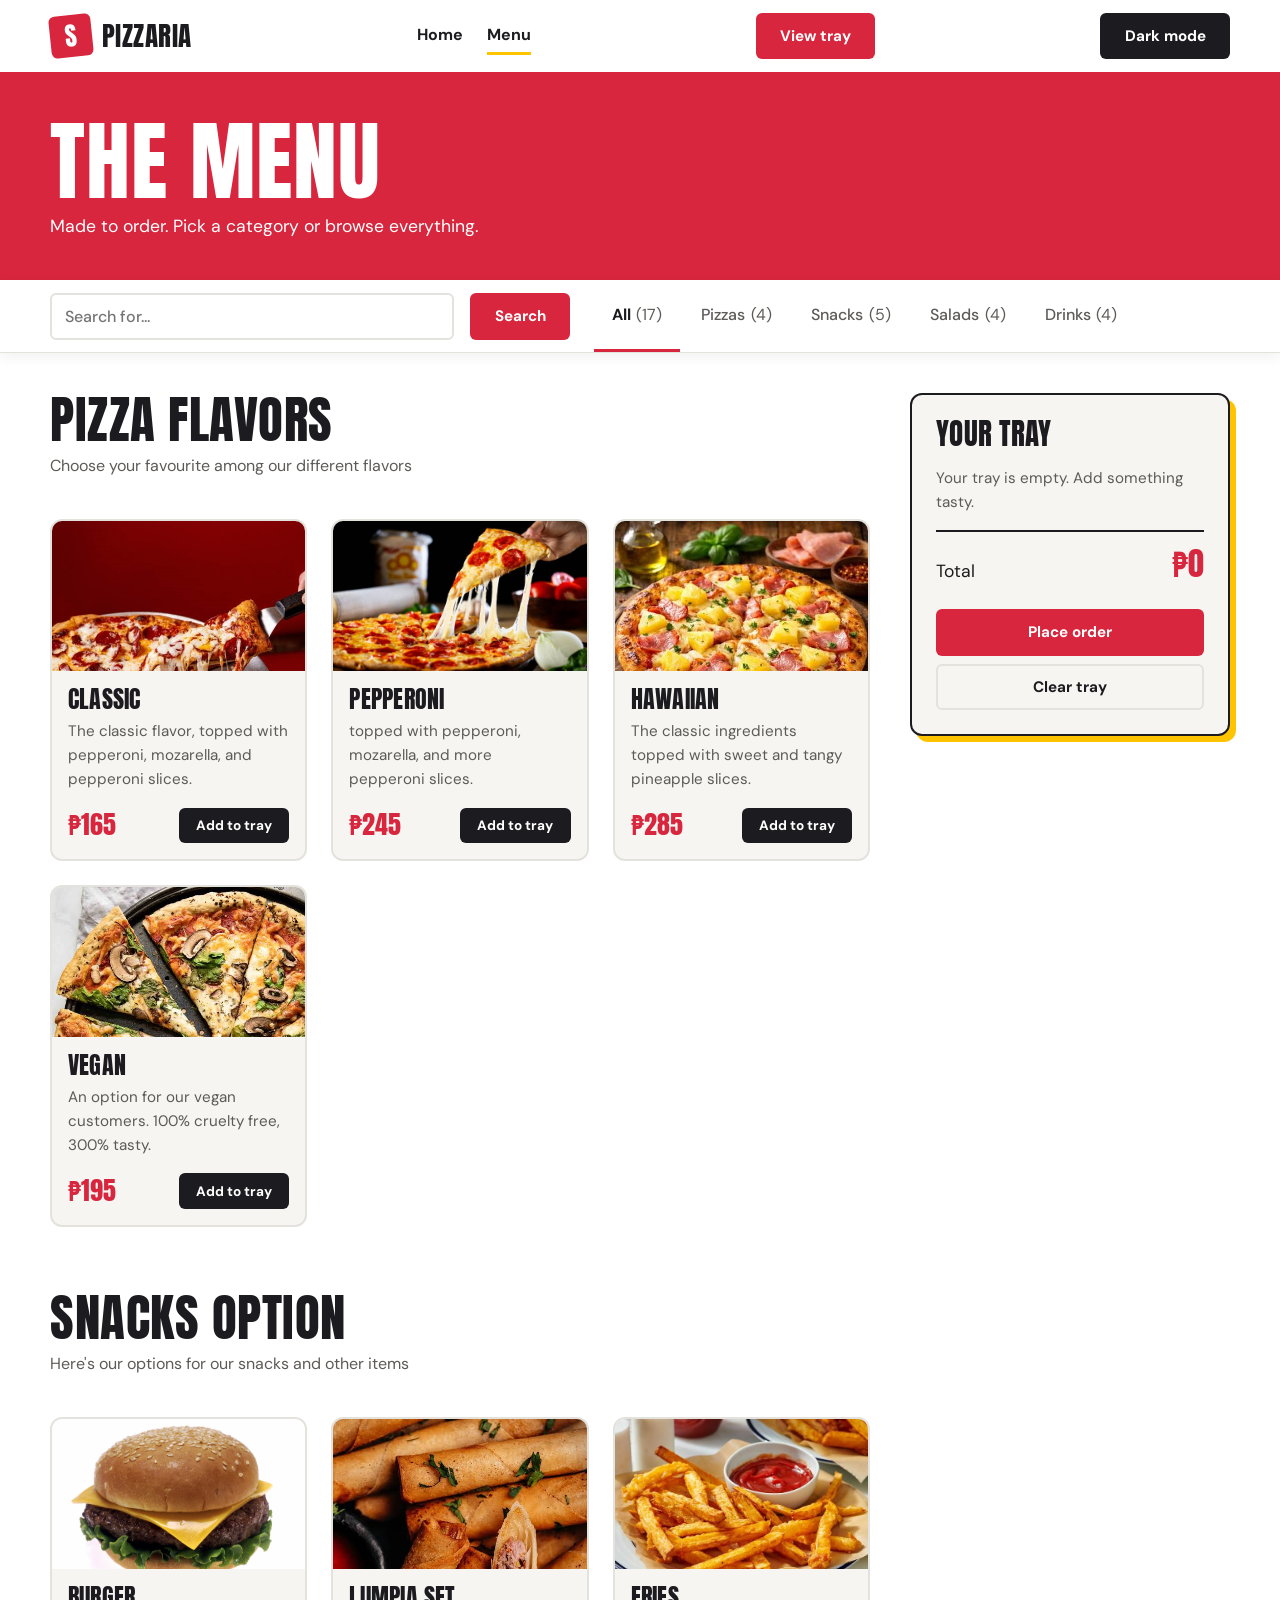
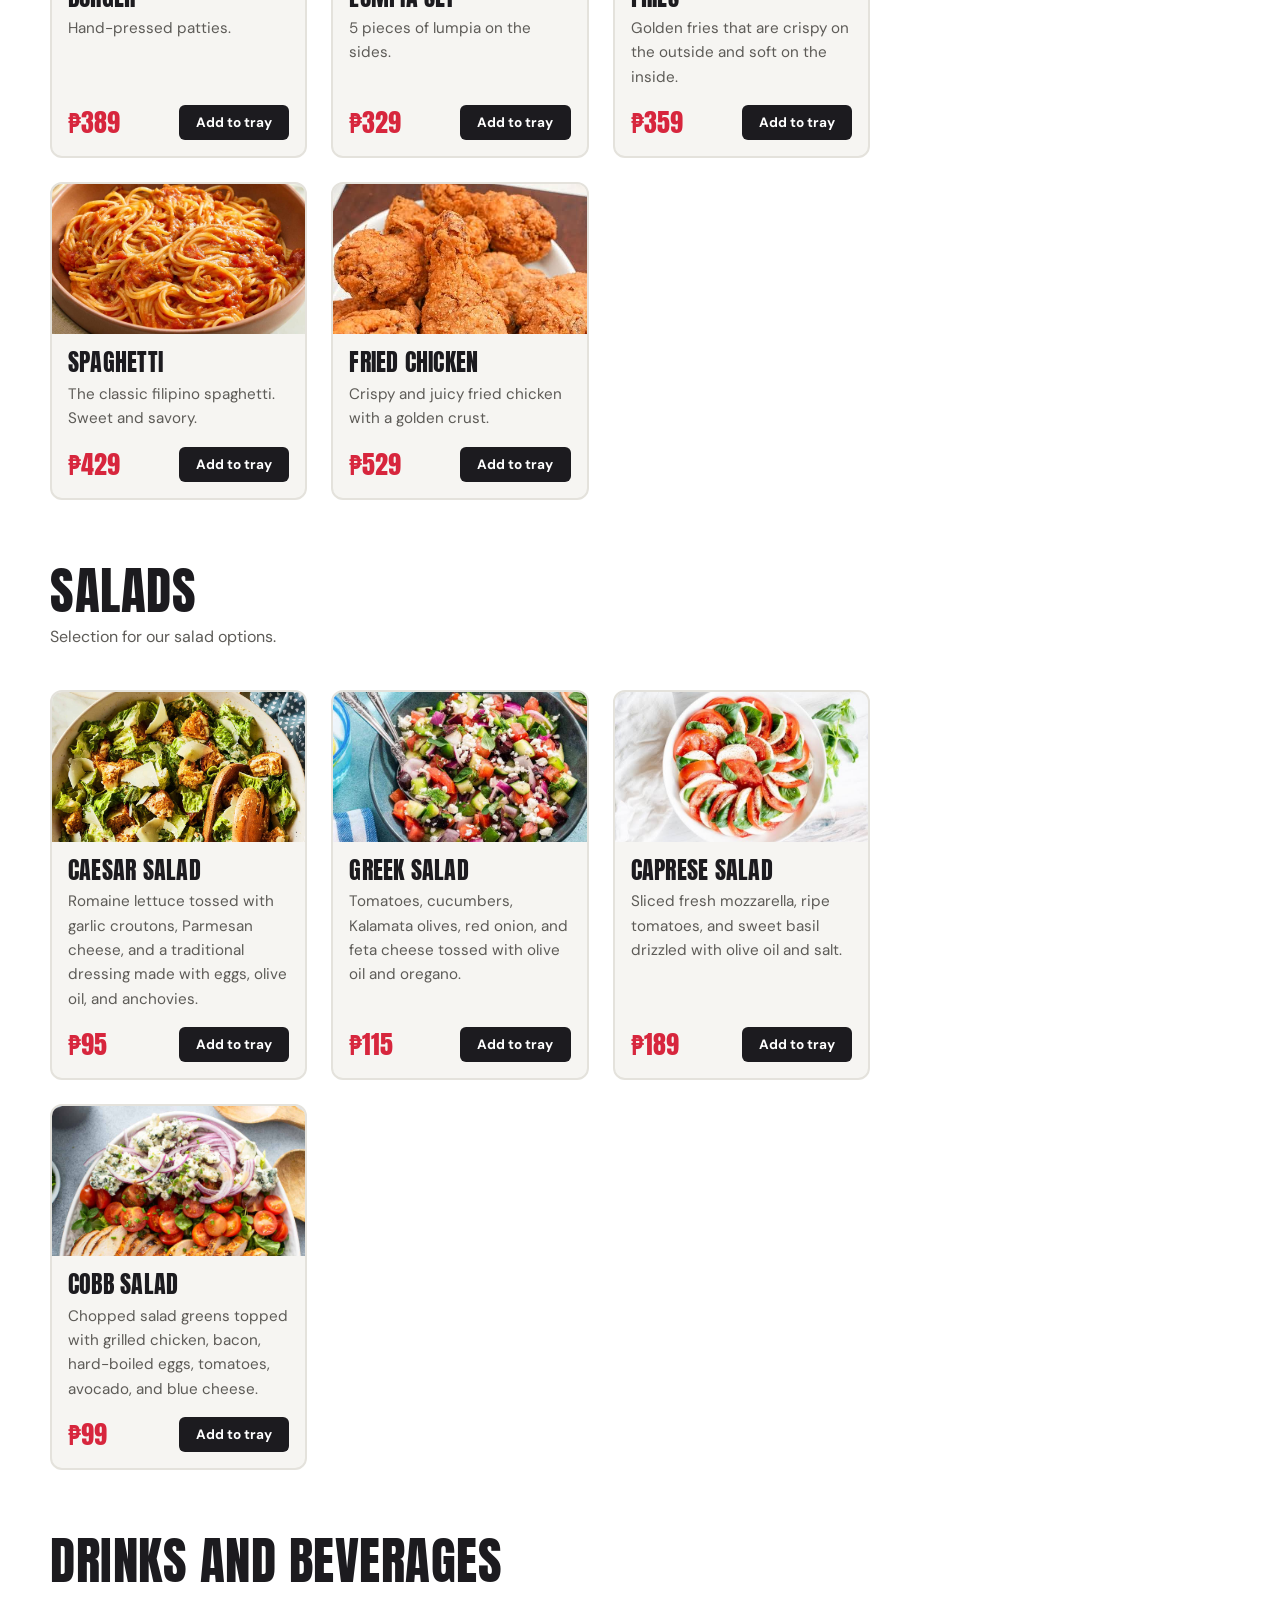
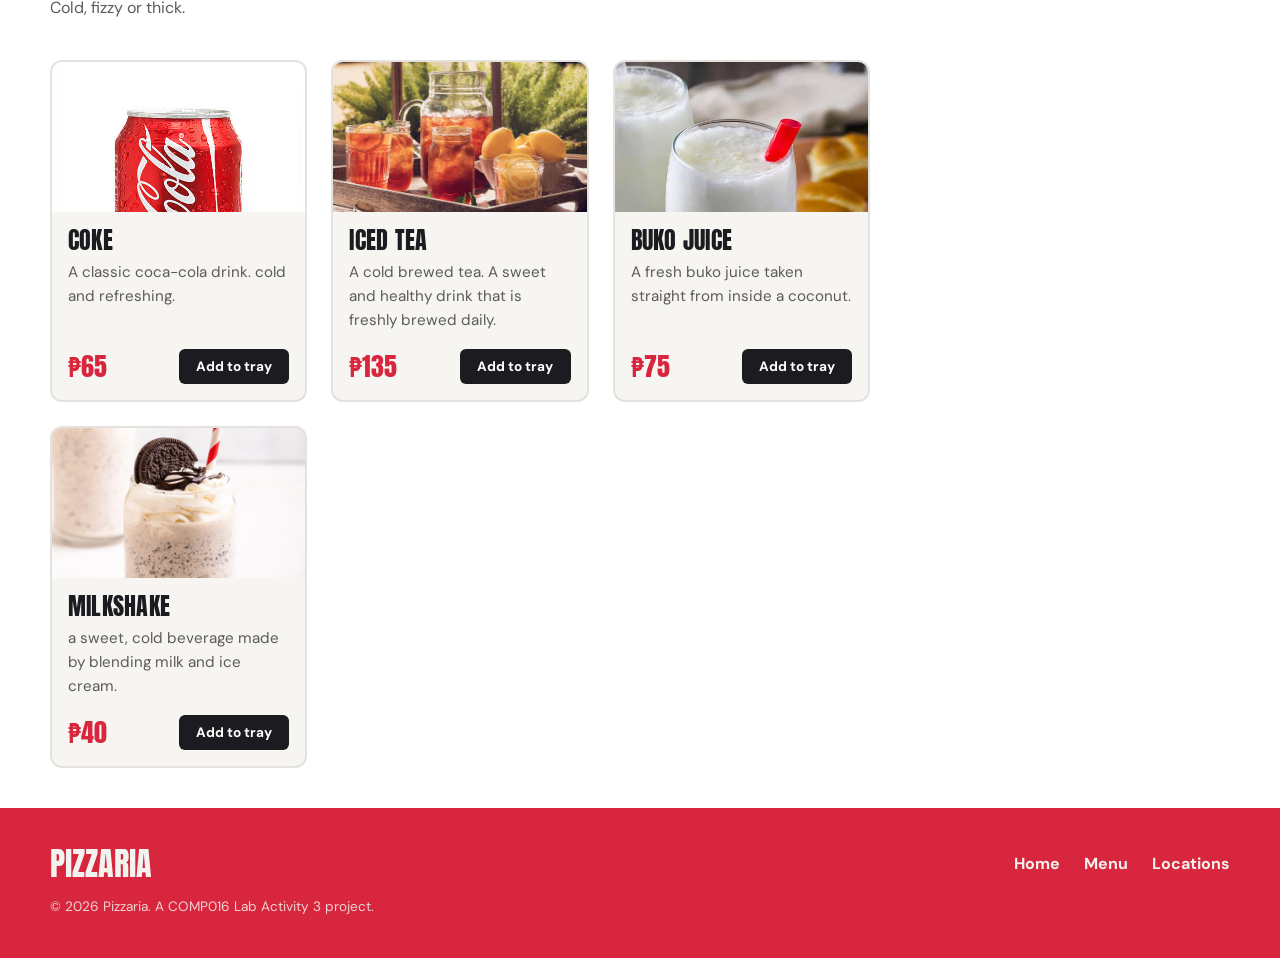
==== commit 5008c5e1: "Added javascript" ====
--- a/menu.html
+++ b/menu.html
@@ -21,8 +21,6 @@
       <nav class="main-nav" id="mainNav" aria-label="Main navigation">
         <a href="index.html" class="nav-link">Home</a>
         <a href="menu.html" class="nav-link active" aria-current="page">Menu</a>
-        <a href="index.html#locations" class="nav-link">Locations</a>
-        <a href="index.html#story" class="nav-link">Our story</a>
       </nav>
       <a href="#orderPanel" class="btn btn-primary header-cta" id="headerOrderBtn">View tray</a>
       <button type="button" class="btn btn-dark" id="themeToggleBtn">Dark mode</button>
@@ -346,5 +344,6 @@
       <p class="footer-note">&copy; 2026 Pizzaria. A COMP016 Lab Activity 3 project.</p>
     </div>
   </footer>
+  <script src="script.js"></script>
 </body>
 </html>
--- a/style.css
+++ b/style.css
@@ -595,6 +595,38 @@
 }
 .order-total-row strong { font: 2rem/1 var(--font-display); color: var(--color-ketchup); }
 .order-panel .btn + .btn { margin-top: 0.5rem; }
+
+/* ---------- TRAY CONTROLS (built by script.js) ---------- */
+.order-line { align-items: center; }
+.order-line-info { display: flex; flex-direction: column; min-width: 0; }
+.order-line-name { font-weight: 700; }
+.order-line-each { font-size: 0.8rem; color: var(--color-muted); }
+.order-line-side { display: flex; flex-direction: column; align-items: flex-end; gap: 0.25rem; }
+.qty { display: inline-flex; align-items: center; gap: 0.4rem; }
+.qty-num { min-width: 1.2ch; text-align: center; font-weight: 700; }
+.qty-btn {
+  width: 28px;
+  height: 28px;
+  padding: 0;
+  font: 700 1rem/1 var(--font-body);
+  color: var(--color-ink);
+  background: transparent;
+  border: 2px solid var(--color-line);
+  border-radius: var(--radius-sm);
+  cursor: pointer;
+}
+.qty-btn:hover { border-color: var(--color-ketchup); color: var(--color-ketchup); }
+.order-line-total { font-weight: 700; }
+.order-status {
+  padding: 0.6rem 0.8rem;
+  margin: 0 0 var(--space-1);
+  font-size: 0.9rem;
+  font-weight: 700;
+  background: var(--color-paper);
+  border-left: 5px solid var(--color-mustard);
+}
+.promo-btn:disabled { opacity: 0.7; cursor: default; }
+.promo-btn:disabled:hover { background: #1c1b1f; }
 
 /* ---------- JS HOOK HELPERS (used by script.js later) ---------- */
 .is-hidden { display: none !important; }
